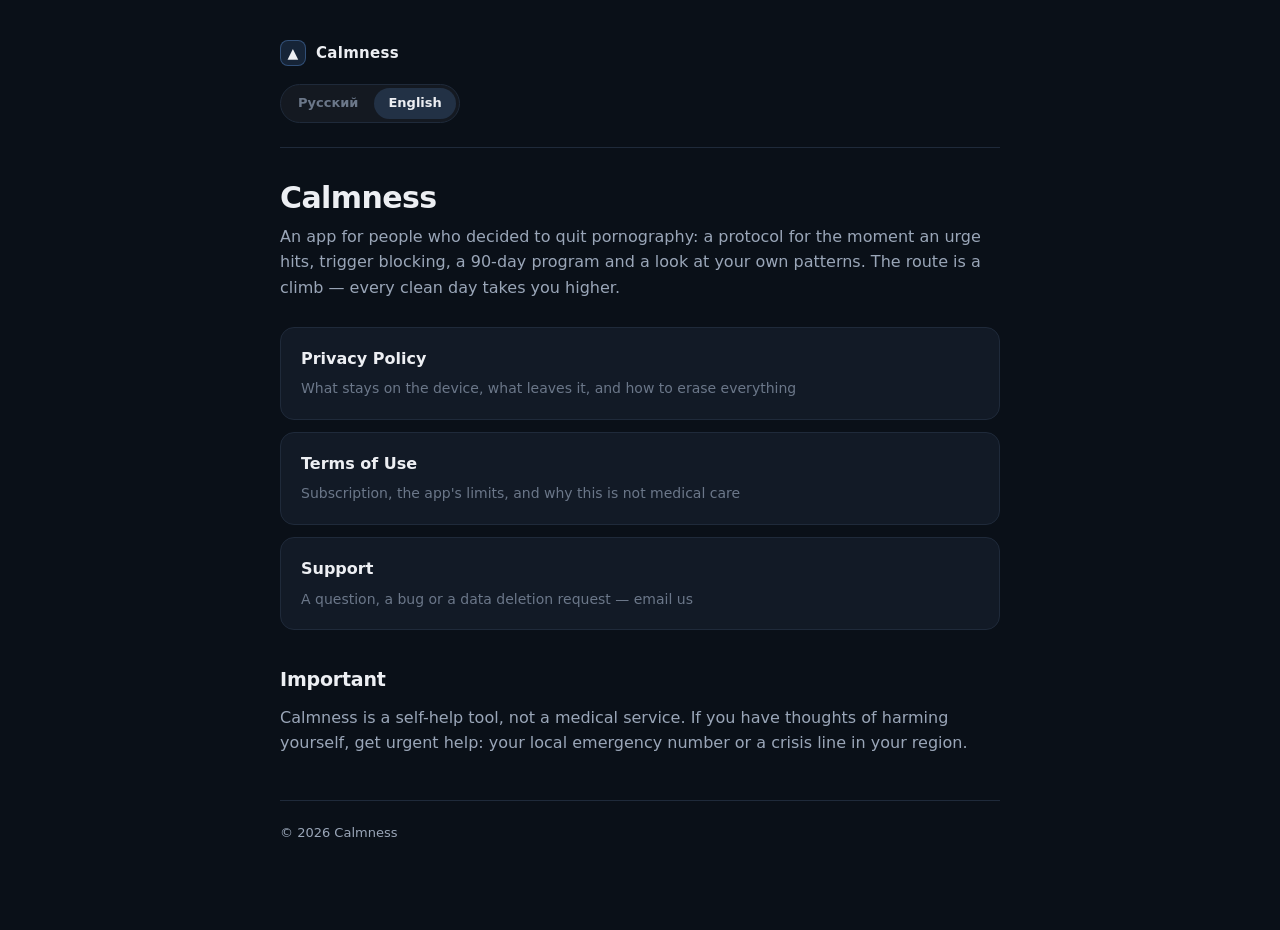
==== index.html @ a0d29708 "Публичные страницы Calmness: политика, условия, поддержка Ссылки с пейволла вели на несуществующий д" ====
<!doctype html>
<html lang="ru">
<head>
<meta charset="utf-8">
<meta name="viewport" content="width=device-width, initial-scale=1">
<title>Calmness — поддержка и документы</title>
<link rel="stylesheet" href="style.css">
</head>
<body>
<div class="wrap">

<header>
  <a class="brand" href="./"><span class="mark">▲</span> Calmness</a>
  <div class="lang">
    <button type="button" data-lang="ru">Русский</button>
    <button type="button" data-lang="en">English</button>
  </div>
</header>

<div lang="ru">
  <h1>Calmness</h1>
  <p>Приложение для тех, кто решил отказаться от порнографии: протокол на момент
  импульса, блокировка триггеров, программа на 90 дней и разбор своих паттернов.
  Метафора маршрута — восхождение: каждый день без срыва поднимает выше.</p>

  <div class="cards">
    <a class="card" href="privacy.html">
      <b>Политика конфиденциальности</b>
      <span>Что остаётся на устройстве, что уходит наружу и как всё удалить</span>
    </a>
    <a class="card" href="terms.html">
      <b>Условия использования</b>
      <span>Подписка, границы приложения и почему это не медицинская помощь</span>
    </a>
    <a class="card" href="mailto:kolesnikov99.kz@gmail.com">
      <b>Поддержка</b>
      <span>Вопрос, баг или запрос на удаление данных — пиши на почту</span>
    </a>
  </div>

  <h2>Важно</h2>
  <p>Calmness — инструмент самопомощи, а не медицинская услуга. Если появляются
  мысли о причинении вреда себе, обратись за срочной помощью: единый номер
  экстренных служб или профильная служба в твоём регионе.</p>
</div>

<div lang="en">
  <h1>Calmness</h1>
  <p>An app for people who decided to quit pornography: a protocol for the moment
  an urge hits, trigger blocking, a 90-day program and a look at your own patterns.
  The route is a climb — every clean day takes you higher.</p>

  <div class="cards">
    <a class="card" href="privacy.html">
      <b>Privacy Policy</b>
      <span>What stays on the device, what leaves it, and how to erase everything</span>
    </a>
    <a class="card" href="terms.html">
      <b>Terms of Use</b>
      <span>Subscription, the app's limits, and why this is not medical care</span>
    </a>
    <a class="card" href="mailto:kolesnikov99.kz@gmail.com">
      <b>Support</b>
      <span>A question, a bug or a data deletion request — email us</span>
    </a>
  </div>

  <h2>Important</h2>
  <p>Calmness is a self-help tool, not a medical service. If you have thoughts of
  harming yourself, get urgent help: your local emergency number or a crisis line
  in your region.</p>
</div>

<footer>
  <p>© 2026 Calmness</p>
</footer>

</div>
<script src="lang.js"></script>
</body>
</html>
---- style.css ----
:root {
  --bg: #0A1018;
  --card: #121A26;
  --line: #1F2A3A;
  --ink: #EDEFF3;
  --ink-2: #9AA6B8;
  --ink-3: #6B7789;
  --accent: #5B8FD6;
  --gold: #E8C77B;
  color-scheme: dark;
}

* { box-sizing: border-box; }

body {
  margin: 0;
  padding: 0 20px 72px;
  background: var(--bg);
  color: var(--ink);
  font: 16px/1.6 -apple-system, BlinkMacSystemFont, "SF Pro Text", system-ui, sans-serif;
  -webkit-text-size-adjust: 100%;
}

.wrap { max-width: 720px; margin: 0 auto; }

header {
  padding: 40px 0 24px;
  border-bottom: 1px solid var(--line);
  margin-bottom: 32px;
}

.brand {
  display: flex;
  align-items: center;
  gap: 10px;
  font-size: 15px;
  font-weight: 600;
  letter-spacing: 0.02em;
  color: var(--ink);
  text-decoration: none;
}

.brand .mark {
  width: 26px; height: 26px;
  display: grid; place-items: center;
  border-radius: 8px;
  background: rgba(91, 143, 214, 0.16);
  border: 1px solid rgba(91, 143, 214, 0.4);
  font-size: 14px;
}

h1 {
  font-size: 30px;
  line-height: 1.2;
  margin: 22px 0 8px;
  letter-spacing: -0.02em;
}

.updated { color: var(--ink-3); font-size: 13px; margin: 0; }

h2 {
  font-size: 19px;
  margin: 34px 0 10px;
  letter-spacing: -0.01em;
}

p, li { color: var(--ink-2); }
p { margin: 0 0 14px; }
ul { margin: 0 0 16px; padding-left: 22px; }
li { margin-bottom: 7px; }
strong { color: var(--ink); font-weight: 600; }
a { color: var(--accent); }

.lang {
  display: inline-flex;
  gap: 2px;
  padding: 3px;
  border-radius: 999px;
  background: rgba(255,255,255,0.04);
  border: 1px solid var(--line);
  margin-top: 18px;
}

.lang button {
  appearance: none;
  border: 0;
  background: transparent;
  color: var(--ink-3);
  font: inherit;
  font-size: 13px;
  font-weight: 600;
  padding: 5px 14px;
  border-radius: 999px;
  cursor: pointer;
}

.lang button.on { background: rgba(91,143,214,0.2); color: var(--ink); }

.note {
  background: var(--card);
  border: 1px solid var(--line);
  border-left: 3px solid var(--accent);
  border-radius: 12px;
  padding: 16px 18px;
  margin: 0 0 20px;
}

.note p:last-child { margin-bottom: 0; }

.note.warn { border-left-color: #E0725E; }

footer {
  margin-top: 44px;
  padding-top: 22px;
  border-top: 1px solid var(--line);
  color: var(--ink-3);
  font-size: 13px;
}

footer a { color: var(--ink-2); }

.cards { display: grid; gap: 12px; margin: 26px 0 0; }

.card {
  display: block;
  padding: 18px 20px;
  background: var(--card);
  border: 1px solid var(--line);
  border-radius: 14px;
  text-decoration: none;
}

.card:hover { border-color: rgba(91,143,214,0.5); }
.card b { display: block; color: var(--ink); font-size: 16px; margin-bottom: 4px; }
.card span { color: var(--ink-3); font-size: 14px; }

[lang="en"] { display: none; }
html.en [lang="ru"] { display: none; }
html.en [lang="en"] { display: block; }
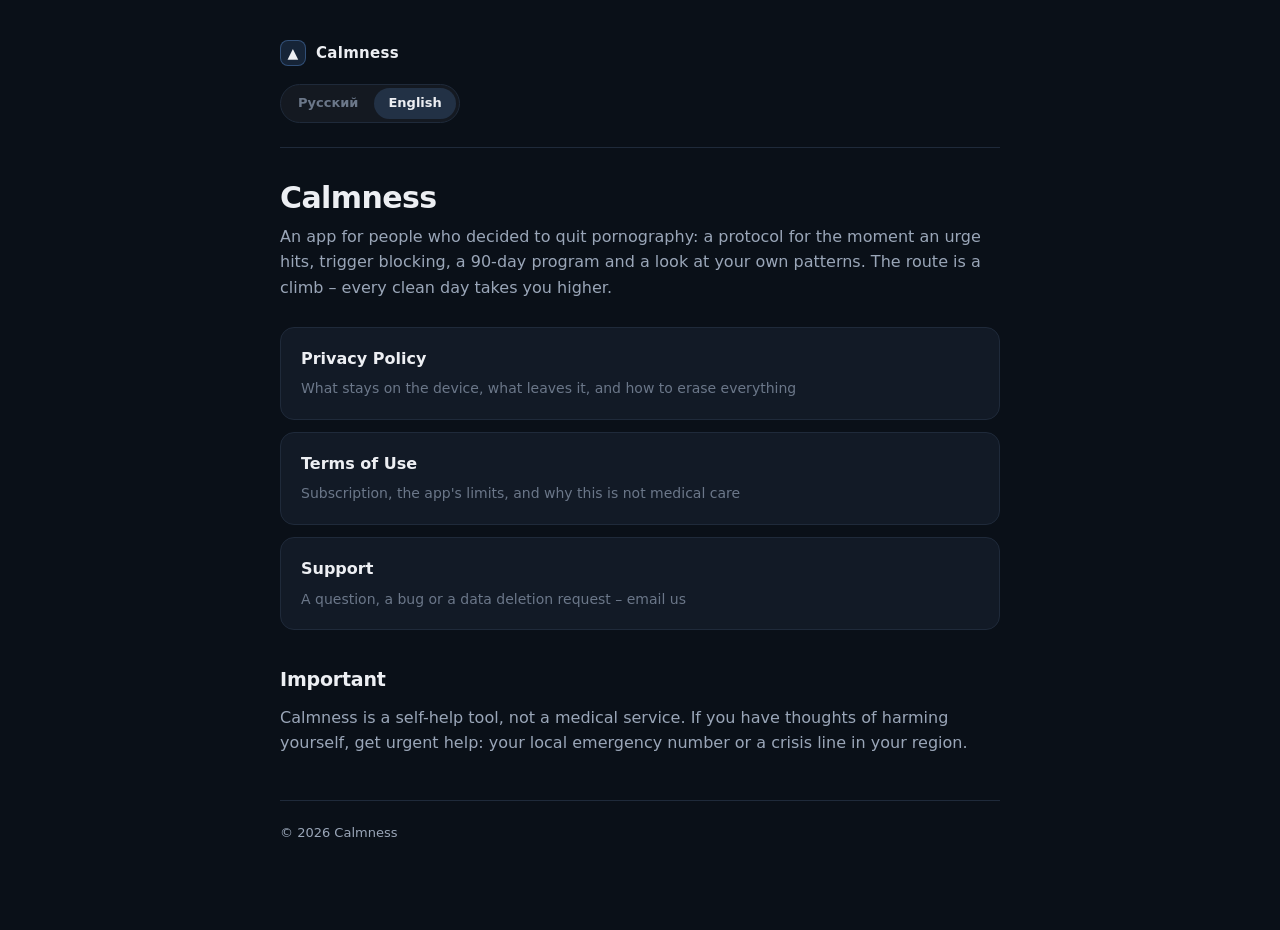
==== commit e600048a: "Короткое тире вместо длинного Co-Authored-By: Claude Opus 5.5 (1M context) <noreply@anthropic.com>" ====
--- a/index.html
+++ b/index.html
@@ -3,7 +3,7 @@
 <head>
 <meta charset="utf-8">
 <meta name="viewport" content="width=device-width, initial-scale=1">
-<title>Calmness — поддержка и документы</title>
+<title>Calmness – поддержка и документы</title>
 <link rel="stylesheet" href="style.css">
 </head>
 <body>
@@ -21,7 +21,7 @@
   <h1>Calmness</h1>
   <p>Приложение для тех, кто решил отказаться от порнографии: протокол на момент
   импульса, блокировка триггеров, программа на 90 дней и разбор своих паттернов.
-  Метафора маршрута — восхождение: каждый день без срыва поднимает выше.</p>
+  Метафора маршрута – восхождение: каждый день без срыва поднимает выше.</p>
 
   <div class="cards">
     <a class="card" href="privacy.html">
@@ -34,12 +34,12 @@
     </a>
     <a class="card" href="mailto:kolesnikov99.kz@gmail.com">
       <b>Поддержка</b>
-      <span>Вопрос, баг или запрос на удаление данных — пиши на почту</span>
+      <span>Вопрос, баг или запрос на удаление данных – пиши на почту</span>
     </a>
   </div>
 
   <h2>Важно</h2>
-  <p>Calmness — инструмент самопомощи, а не медицинская услуга. Если появляются
+  <p>Calmness – инструмент самопомощи, а не медицинская услуга. Если появляются
   мысли о причинении вреда себе, обратись за срочной помощью: единый номер
   экстренных служб или профильная служба в твоём регионе.</p>
 </div>
@@ -48,7 +48,7 @@
   <h1>Calmness</h1>
   <p>An app for people who decided to quit pornography: a protocol for the moment
   an urge hits, trigger blocking, a 90-day program and a look at your own patterns.
-  The route is a climb — every clean day takes you higher.</p>
+  The route is a climb – every clean day takes you higher.</p>
 
   <div class="cards">
     <a class="card" href="privacy.html">
@@ -61,7 +61,7 @@
     </a>
     <a class="card" href="mailto:kolesnikov99.kz@gmail.com">
       <b>Support</b>
-      <span>A question, a bug or a data deletion request — email us</span>
+      <span>A question, a bug or a data deletion request – email us</span>
     </a>
   </div>
 
